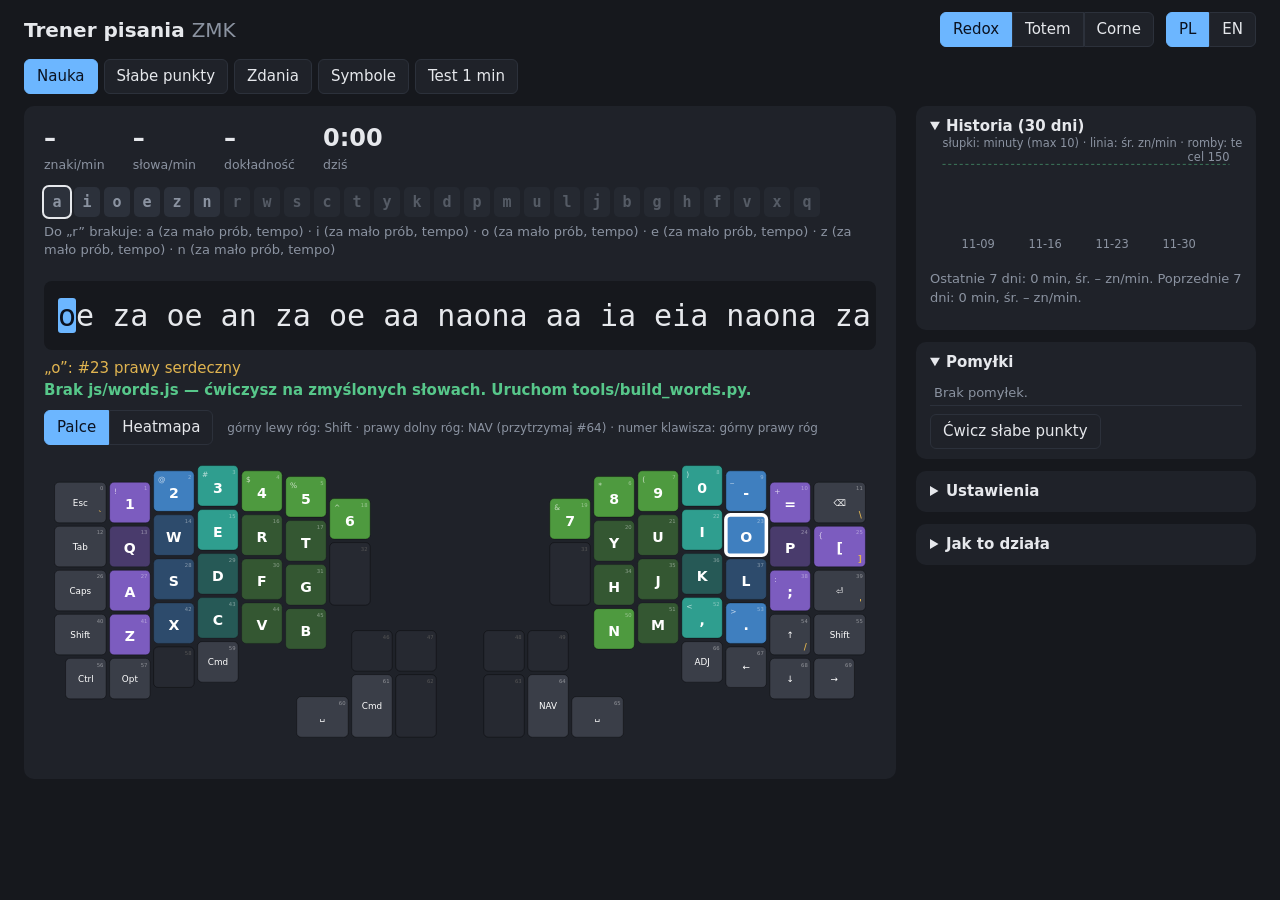
==== trainer/index.html @ 85b579ec "master: repo overview + typing trainer; keyboard configs live on branches totem/redox Co-Authored-By" ====
<!DOCTYPE html>
<html lang="pl">
<head>
<meta charset="utf-8">
<meta name="viewport" content="width=device-width, initial-scale=1">
<title>Trener pisania — Redox / Totem / Corne</title>
<link rel="stylesheet" href="css/style.css">
</head>
<body>
<header>
  <h1>Trener pisania <span>ZMK</span></h1>
  <div class="seg" id="kb">
    <button data-kb="redox">Redox</button><button data-kb="totem">Totem</button><button data-kb="corne">Corne</button>
  </div>
  <div class="seg" id="lang">
    <button data-lang="pl">PL</button><button data-lang="en">EN</button>
  </div>
</header>

<nav class="tabs" id="tabs">
  <button data-mode="learn">Nauka</button>
  <button data-mode="weak">Słabe punkty</button>
  <button data-mode="sentences">Zdania</button>
  <button data-mode="symbols">Symbole</button>
  <button data-mode="test">Test 1 min</button>
</nav>

<main>
  <section class="trainer">
    <div class="stats">
      <div><b id="s-cpm">–</b><small>znaki/min</small></div>
      <div><b id="s-wpm">–</b><small>słowa/min</small></div>
      <div><b id="s-acc">–</b><small>dokładność</small></div>
      <div><b id="s-today">0:00</b><small>dziś</small></div>
    </div>

    <div id="letters" class="letters"></div>
    <div id="status" class="status"></div>

    <div id="line" class="line" tabindex="0"></div>
    <div id="hint" class="hint"></div>
    <div id="msg" class="msg"></div>

    <div class="kbd-head">
      <div class="seg" id="view">
        <button data-view="finger">Palce</button><button data-view="heat">Heatmapa</button>
      </div>
      <span class="legend"></span>
    </div>
    <svg id="kbd" class="kbd" viewBox="0 0 1860 640"></svg>
  </section>

  <aside>
    <details open>
      <summary>Historia (30 dni)</summary>
      <svg id="hist" class="hist" viewBox="0 0 600 220"></svg>
      <p id="hist-sum" class="small"></p>
    </details>

    <details open>
      <summary>Pomyłki</summary>
      <table id="conf" class="conf"></table>
      <button id="weak-go">Ćwicz słabe punkty</button>
    </details>

    <details>
      <summary>Ustawienia</summary>
      <form id="settings" class="settings" onsubmit="return false">
        <label><input type="checkbox" name="caps"> Wielkie litery</label>
        <label><input type="checkbox" name="punct"> Wstawiaj interpunkcję</label>
        <label><input type="checkbox" name="kbd"> Pokaż klawiaturę</label>
        <label>Cel znaki/min <input type="number" name="target" min="60" max="600" step="10"></label>
        <label>Dokładność % <input type="number" name="acc" min="80" max="100"></label>
        <label>Tempo % celu <input type="number" name="tempo" min="0" max="100" step="5"></label>
        <label>Wyjście awaryjne (min) <input type="number" name="escape" min="0" max="120"></label>
      </form>
      <p class="small">Litera jest „pewna”, gdy ma min. 30 prób, dokładność ≥ ustawionej i tempo ≥ Tempo % celu.
        Gdy wszystkie odblokowane litery są pewne, dochodzi następna. Wyjście awaryjne: gdy brakuje tylko tempa,
        następna litera dochodzi po tylu minutach ćwiczenia. Kliknij zablokowaną literę, aby odblokować ręcznie.</p>
      <div class="row">
        <button id="unlock-next">Odblokuj następną literę</button>
        <button id="reset" class="danger">Wyczyść postęp tego języka</button>
      </div>
      <div class="row">
        <button id="export">Eksportuj postęp</button>
        <label class="file">Importuj postęp <input type="file" id="import" accept=".json"></label>
      </div>
    </details>

    <details>
      <summary>Jak to działa</summary>
      <ul class="small">
        <li>Polskie słowa są bez polskich znaków (jak w Twoich notatkach).</li>
        <li>Nie ma Backspace. Po błędzie wpisz poprawny znak.</li>
        <li>Esc = zacznij linię od nowa.</li>
        <li>Każda klawiatura ma osobny postęp. Corne to szkic keymapy (<code>keymaps/corne.keymap</code>) — Totem + zewnętrzne kolumny.</li>
        <li>Słowa pochodzą z Twoich notatek. Układ pochodzi z keymapy ZMK (<span id="src"></span>).</li>
        <li>Postęp zapisuje się w przeglądarce (localStorage).</li>
      </ul>
    </details>
  </aside>
</main>

<script src="js/layouts/redox.js"></script>
<script src="js/layouts/totem.js"></script>
<script src="js/layouts/corne.js"></script>
<script src="js/words.js"></script>
<script src="js/snippets.js"></script>
<script src="js/app.js"></script>
</body>
</html>
---- trainer/css/style.css ----
:root {
  --bg: #16181d; --panel: #1f2229; --line: #2c313b; --fg: #e6e8ec; --dim: #8b93a1;
  --accent: #6cb6ff; --ok: #57c78a; --bad: #ef6b6b; --mod: #e0b450;
  --lk: #7c5cbf; --lr: #3f7fbf; --lm: #2f9e8f; --li: #4e9a3f; --lt: #8a6d3b;
  --rk: #7c5cbf; --rr: #3f7fbf; --rm: #2f9e8f; --ri: #4e9a3f; --rt: #8a6d3b;
}
* { box-sizing: border-box; }
body { margin: 0; background: var(--bg); color: var(--fg); font: 15px/1.4 -apple-system, system-ui, sans-serif; }
header { display: flex; align-items: center; gap: 12px; padding: 12px 24px; }
header h1 { margin-right: auto; }
h1 { margin: 0; font-size: 20px; } h1 span { color: var(--dim); font-weight: 400; }
button { background: var(--panel); color: var(--fg); border: 1px solid var(--line); border-radius: 6px;
  padding: 6px 12px; font: inherit; cursor: pointer; }
button:hover { border-color: var(--accent); }
button.on { background: var(--accent); color: #0b1220; border-color: var(--accent); }
button.danger:hover { border-color: var(--bad); color: var(--bad); }
.seg { display: inline-flex; } .seg button { border-radius: 0; } .seg button:first-child { border-radius: 6px 0 0 6px; }
.seg button:last-child { border-radius: 0 6px 6px 0; }
.tabs { display: flex; gap: 6px; padding: 0 24px 12px; flex-wrap: wrap; }
main { display: grid; grid-template-columns: minmax(0, 1fr) 340px; gap: 20px; padding: 0 24px 24px; }
@media (max-width: 1100px) { main { grid-template-columns: 1fr; } }
.trainer { background: var(--panel); border-radius: 10px; padding: 16px 20px; }
aside details { background: var(--panel); border-radius: 10px; padding: 10px 14px; margin-bottom: 12px; }
summary { cursor: pointer; font-weight: 600; }
.stats { display: flex; gap: 28px; }
.stats div { display: flex; flex-direction: column; } .stats b { font-size: 24px; } .stats small { color: var(--dim); }
.letters { margin-top: 14px; display: flex; flex-wrap: wrap; gap: 4px; }
.letters span { width: 26px; height: 30px; display: grid; place-items: center; border-radius: 5px;
  font: 600 15px ui-monospace, monospace; background: var(--line); color: var(--dim); }
.letters span.locked { cursor: pointer; opacity: .5; }
.letters span.focus { outline: 2px solid var(--fg); }
.status { color: var(--dim); font-size: 13px; min-height: 18px; margin-top: 6px; }
.line { margin: 22px 0 8px; font: 30px/1.5 ui-monospace, Menlo, monospace; white-space: pre; outline: none;
  padding: 12px 14px; background: var(--bg); border-radius: 8px; overflow-x: auto; }
.line .done { color: var(--dim); } .line .done.err { color: var(--bad); }
.line .cur { background: var(--accent); color: #0b1220; border-radius: 3px; }
.line .cur.err { background: var(--bad); }
.hint { min-height: 22px; color: var(--mod); }
.msg { min-height: 22px; color: var(--ok); font-weight: 600; }
.kbd-head { display: flex; align-items: center; gap: 14px; margin-top: 8px; }
.legend { color: var(--dim); font-size: 12px; }
.kbd { width: 100%; margin-top: 10px; }
.kbd rect { stroke: #0006; stroke-width: 2; }
.kbd text { fill: #fff; text-anchor: middle; dominant-baseline: central; pointer-events: none; font-family: -apple-system, system-ui, sans-serif; }
.kbd .main { font-size: 32px; font-weight: 600; } .kbd .name { font-size: 20px; }
.kbd .sh { font-size: 17px; fill: #ffffffb0; text-anchor: start; }
.kbd .l0 { font-size: 19px; fill: var(--mod); text-anchor: end; font-weight: 600; }
.kbd .l1 { font-size: 19px; fill: #8fe3ff; text-anchor: start; font-weight: 600; }
.kbd .num { font-size: 12px; fill: #ffffff70; text-anchor: end; }
.kbd .off rect { fill: #262931 !important; } .kbd .off text { fill: #555; }
.kbd .fn rect { fill: #3a3e48; }
.kbd .f-lk rect { fill: var(--lk); } .kbd .f-lr rect { fill: var(--lr); } .kbd .f-lm rect { fill: var(--lm); }
.kbd .f-li rect { fill: var(--li); } .kbd .f-lt rect { fill: var(--lt); }
.kbd .f-rk rect { fill: var(--rk); } .kbd .f-rr rect { fill: var(--rr); } .kbd .f-rm rect { fill: var(--rm); }
.kbd .f-ri rect { fill: var(--ri); } .kbd .f-rt rect { fill: var(--rt); }
.kbd .dimmed rect { opacity: .45; }
.kbd .target rect { stroke: #fff; stroke-width: 8; opacity: 1; }
.kbd .mod rect { stroke: var(--mod); stroke-width: 8; opacity: 1; }
.kbd .flash rect { stroke: var(--bad); stroke-width: 8; }
.hist { width: 100%; }
.hist text { fill: var(--dim); font-size: 22px; }
.small { color: var(--dim); font-size: 13px; }
.conf { width: 100%; border-collapse: collapse; font-size: 13px; margin: 8px 0; }
.conf th, .conf td { text-align: left; padding: 3px 4px; border-bottom: 1px solid var(--line); }
.conf td.ch { font: 600 15px ui-monospace, monospace; }
.settings { display: grid; gap: 6px; margin: 10px 0; }
.settings input[type=number] { width: 70px; margin-left: 6px; background: var(--bg); color: var(--fg);
  border: 1px solid var(--line); border-radius: 4px; padding: 2px 4px; }
.row { display: flex; gap: 8px; flex-wrap: wrap; margin-top: 8px; }
.file { border: 1px solid var(--line); border-radius: 6px; padding: 6px 12px; cursor: pointer; }
.file input { display: none; }
code { background: var(--bg); padding: 1px 4px; border-radius: 3px; }
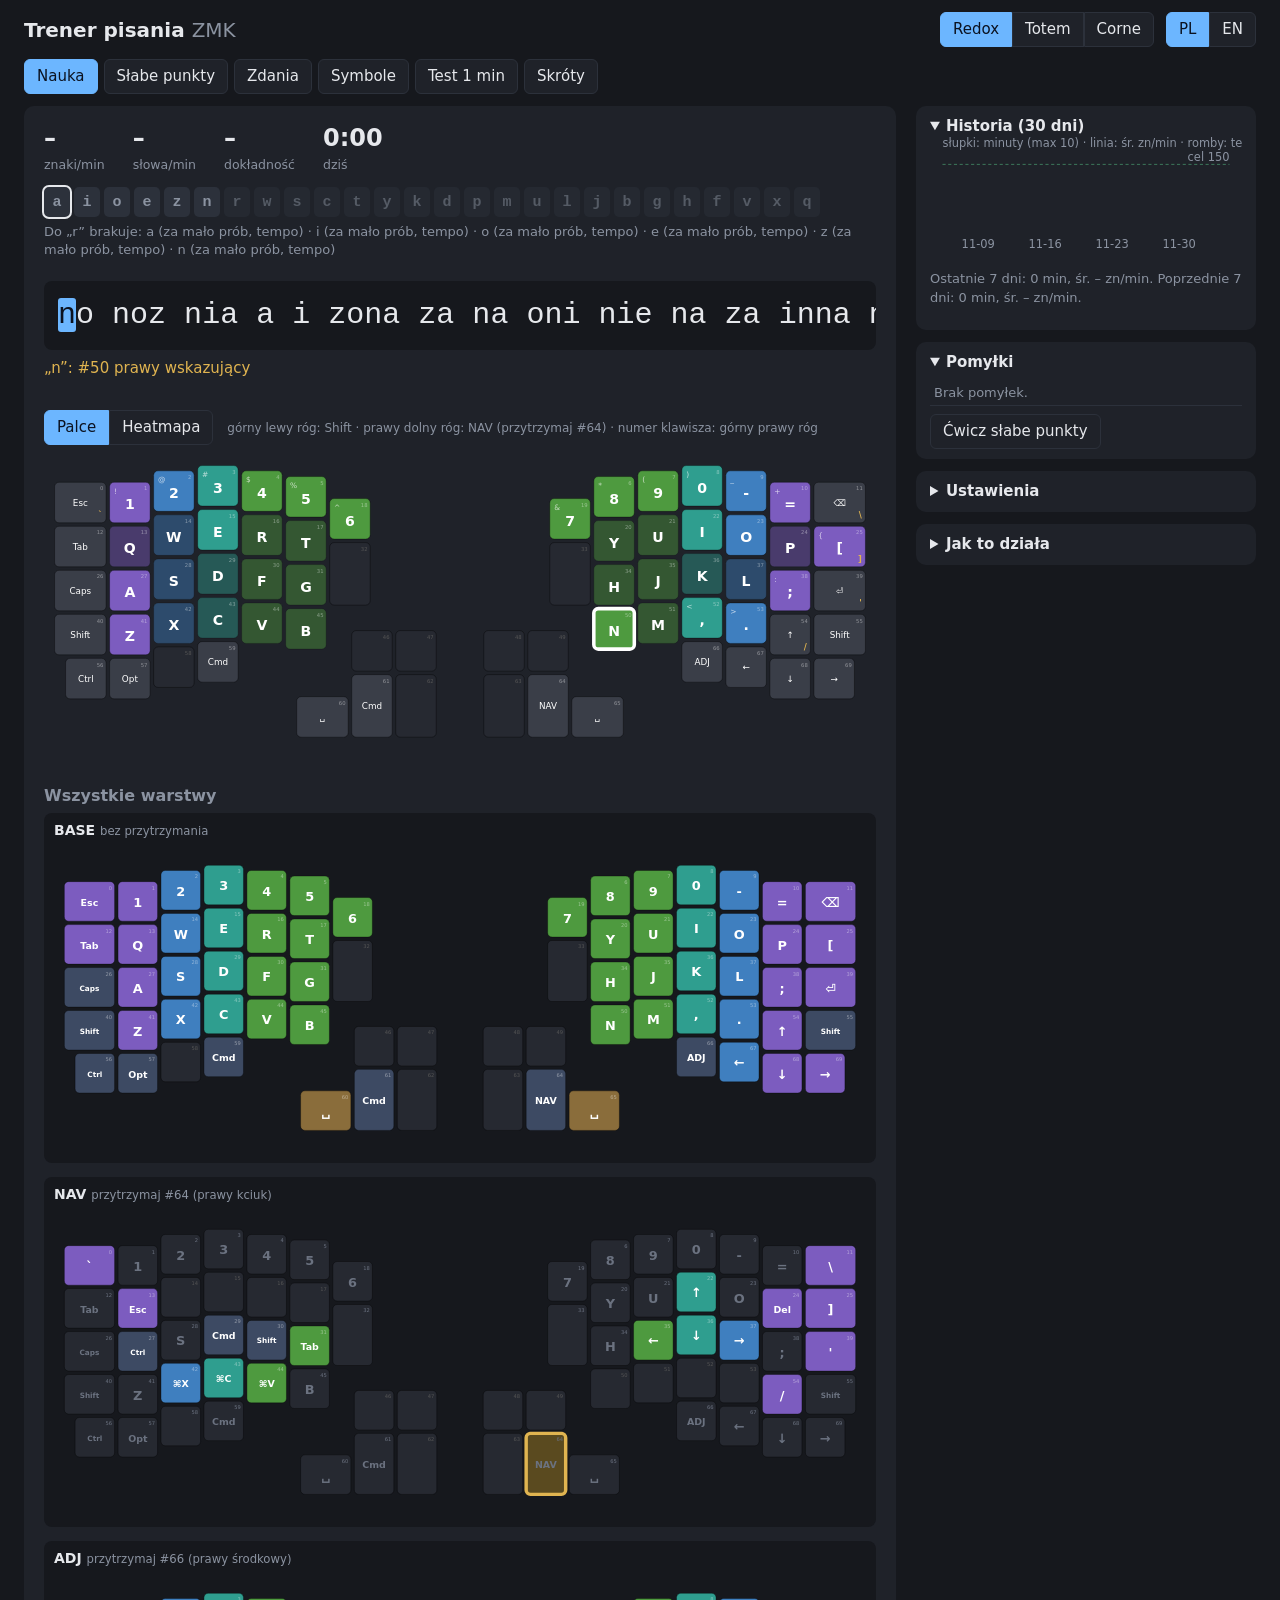
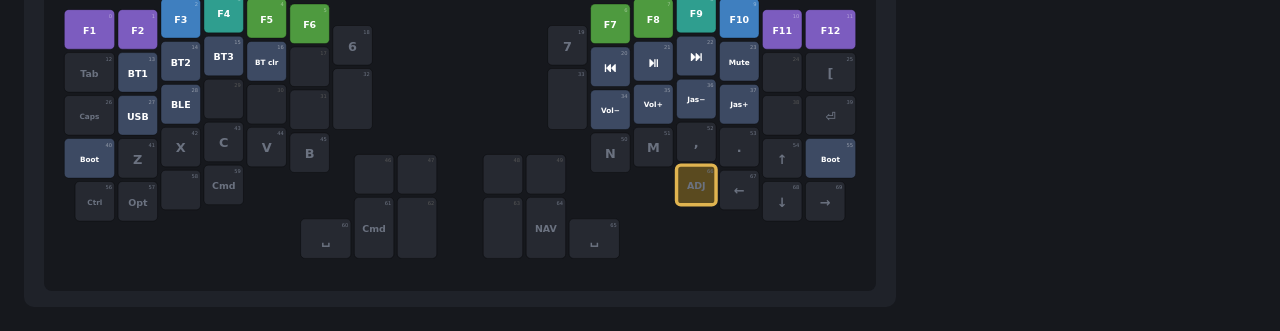
==== commit 46c3457b: "Trainer: all layers view, macOS shortcuts mode with per-keyboard solver, common words, Redox vs Tote" ====
--- a/trainer/index.html
+++ b/trainer/index.html
@@ -23,6 +23,7 @@
   <button data-mode="sentences">Zdania</button>
   <button data-mode="symbols">Symbole</button>
   <button data-mode="test">Test 1 min</button>
+  <button data-mode="shortcuts">Skróty</button>
 </nav>
 
 <main>
@@ -38,6 +39,18 @@
     <div id="status" class="status"></div>
 
     <div id="line" class="line" tabindex="0"></div>
+    <div id="sc" class="sc" hidden>
+      <div class="sc-top">
+        <select id="sc-group">
+          <option value="all">Wszystkie skróty</option><option>Nawigacja</option><option>Zaznaczanie</option>
+          <option>Edycja</option><option>VS Code</option>
+        </select>
+        <span id="sc-count" class="small"></span>
+      </div>
+      <div id="sc-desc" class="sc-desc"></div>
+      <div id="sc-combo" class="sc-combo"></div>
+      <div id="sc-res" class="sc-res"></div>
+    </div>
     <div id="hint" class="hint"></div>
     <div id="msg" class="msg"></div>
 
@@ -48,6 +61,9 @@
       <span class="legend"></span>
     </div>
     <svg id="kbd" class="kbd" viewBox="0 0 1860 640"></svg>
+
+    <h2 class="layers-h">Wszystkie warstwy</h2>
+    <div id="layers" class="layers"></div>
   </section>
 
   <aside>
@@ -58,7 +74,7 @@
     </details>
 
     <details open>
-      <summary>Pomyłki</summary>
+      <summary id="conf-title">Pomyłki</summary>
       <table id="conf" class="conf"></table>
       <button id="weak-go">Ćwicz słabe punkty</button>
     </details>
@@ -69,6 +85,11 @@
         <label><input type="checkbox" name="caps"> Wielkie litery</label>
         <label><input type="checkbox" name="punct"> Wstawiaj interpunkcję</label>
         <label><input type="checkbox" name="kbd"> Pokaż klawiaturę</label>
+        <label>Słowa <select name="words">
+          <option value="common">popularne (napisy filmowe)</option>
+          <option value="notes">z moich notatek</option>
+          <option value="both">oba</option>
+        </select></label>
         <label>Cel znaki/min <input type="number" name="target" min="60" max="600" step="10"></label>
         <label>Dokładność % <input type="number" name="acc" min="80" max="100"></label>
         <label>Tempo % celu <input type="number" name="tempo" min="0" max="100" step="5"></label>
@@ -94,7 +115,10 @@
         <li>Nie ma Backspace. Po błędzie wpisz poprawny znak.</li>
         <li>Esc = zacznij linię od nowa.</li>
         <li>Każda klawiatura ma osobny postęp. Corne to szkic keymapy (<code>keymaps/corne.keymap</code>) — Totem + zewnętrzne kolumny.</li>
-        <li>Słowa pochodzą z Twoich notatek. Układ pochodzi z keymapy ZMK (<span id="src"></span>).</li>
+        <li>Skróty: wciśnij skrót z opisu. Trener liczy, jak go nacisnąć na tej klawiaturze (warstwa + modyfikatory) i podświetla klawisze.
+          Podpowiedź dla opanowanych skrótów pojawia się po 3 s.</li>
+        <li>Słowa: popularne = <a href="https://github.com/hermitdave/FrequencyWords">FrequencyWords</a> (OpenSubtitles, CC BY-SA 4.0);
+          z notatek = <code>js/words.js</code>, tylko lokalnie. Układ pochodzi z keymapy ZMK (<span id="src"></span>).</li>
         <li>Postęp zapisuje się w przeglądarce (localStorage).</li>
       </ul>
     </details>
@@ -104,8 +128,10 @@
 <script src="js/layouts/redox.js"></script>
 <script src="js/layouts/totem.js"></script>
 <script src="js/layouts/corne.js"></script>
+<script src="js/words_common.js"></script>
 <script src="js/words.js"></script>
 <script src="js/snippets.js"></script>
+<script src="js/shortcuts.js"></script>
 <script src="js/app.js"></script>
 </body>
 </html>
--- a/trainer/css/style.css
+++ b/trainer/css/style.css
@@ -70,3 +70,24 @@
 .file { border: 1px solid var(--line); border-radius: 6px; padding: 6px 12px; cursor: pointer; }
 .file input { display: none; }
 code { background: var(--bg); padding: 1px 4px; border-radius: 3px; }
+
+.layers-h { font-size: 16px; margin: 22px 0 6px; color: var(--dim); }
+.layers { display: grid; grid-template-columns: repeat(auto-fit, minmax(420px, 1fr)); gap: 14px; }
+.layer { background: var(--bg); border-radius: 8px; padding: 8px 10px; }
+.layer h3 { margin: 0 0 4px; font-size: 14px; } .layer h3 small { color: var(--dim); font-weight: 400; }
+.layer svg { width: 100%; }
+.kbd .lt-big { font-size: 30px; font-weight: 600; } .kbd .lt-mid { font-size: 22px; font-weight: 600; }
+.kbd .lt-small { font-size: 17px; font-weight: 600; }
+.kbd .trans rect { fill: #262931 !important; } .kbd .trans text { fill: #6b7280; }
+.kbd .hold rect { stroke: var(--mod); stroke-width: 8; fill: #5a4a1f !important; }
+.kbd .modkey rect { fill: #3d4a63; }
+.combos { color: var(--dim); font-size: 13px; margin-top: 8px; }
+.sc { margin: 22px 0 8px; padding: 14px; background: var(--bg); border-radius: 8px; }
+.sc-top { display: flex; gap: 12px; align-items: center; }
+.sc select, .settings select { background: var(--panel); color: var(--fg); border: 1px solid var(--line); border-radius: 6px; padding: 4px 6px; font: inherit; }
+.sc-desc { font-size: 30px; font-weight: 600; margin-top: 12px; }
+.sc-combo { font: 600 26px ui-monospace, Menlo, monospace; color: var(--accent); min-height: 34px; }
+.sc-res { min-height: 22px; }
+.sc-res.ok { color: var(--ok); } .sc-res.bad { color: var(--bad); }
+
+[hidden] { display: none !important; }
